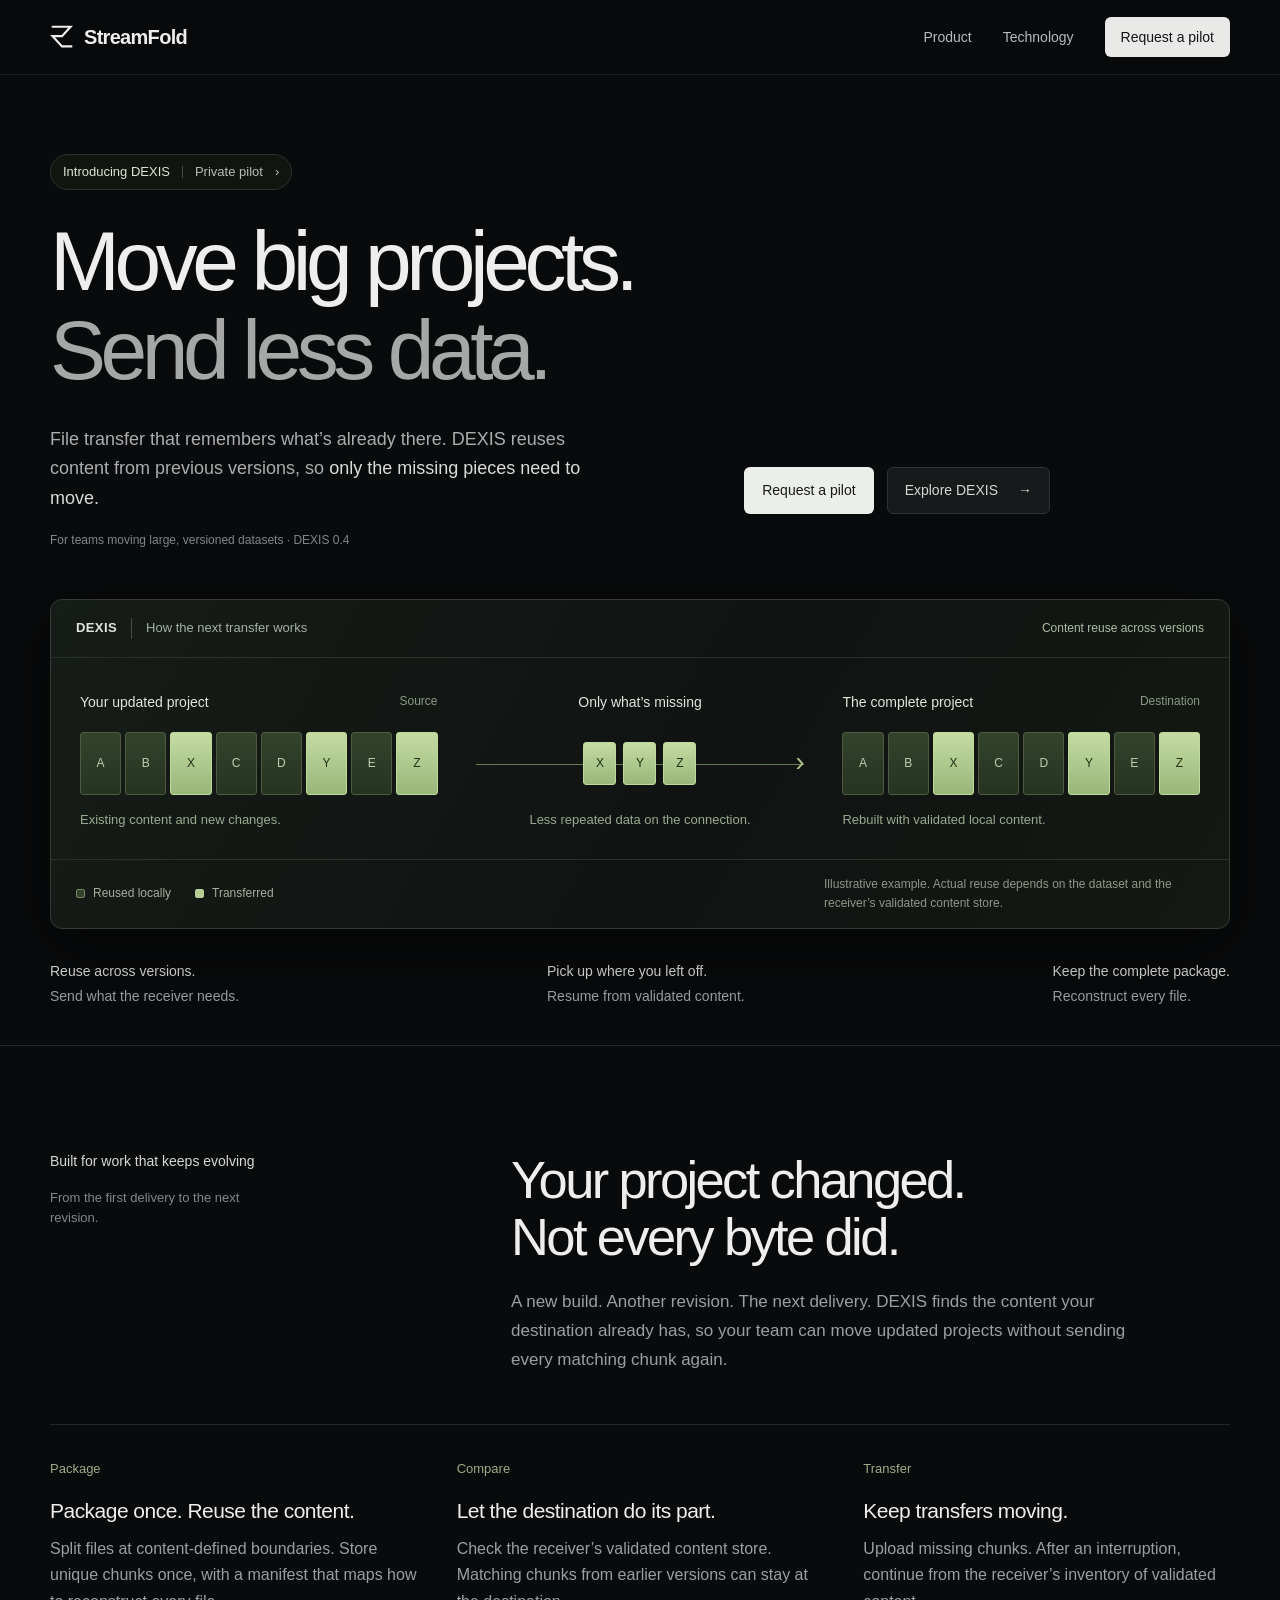
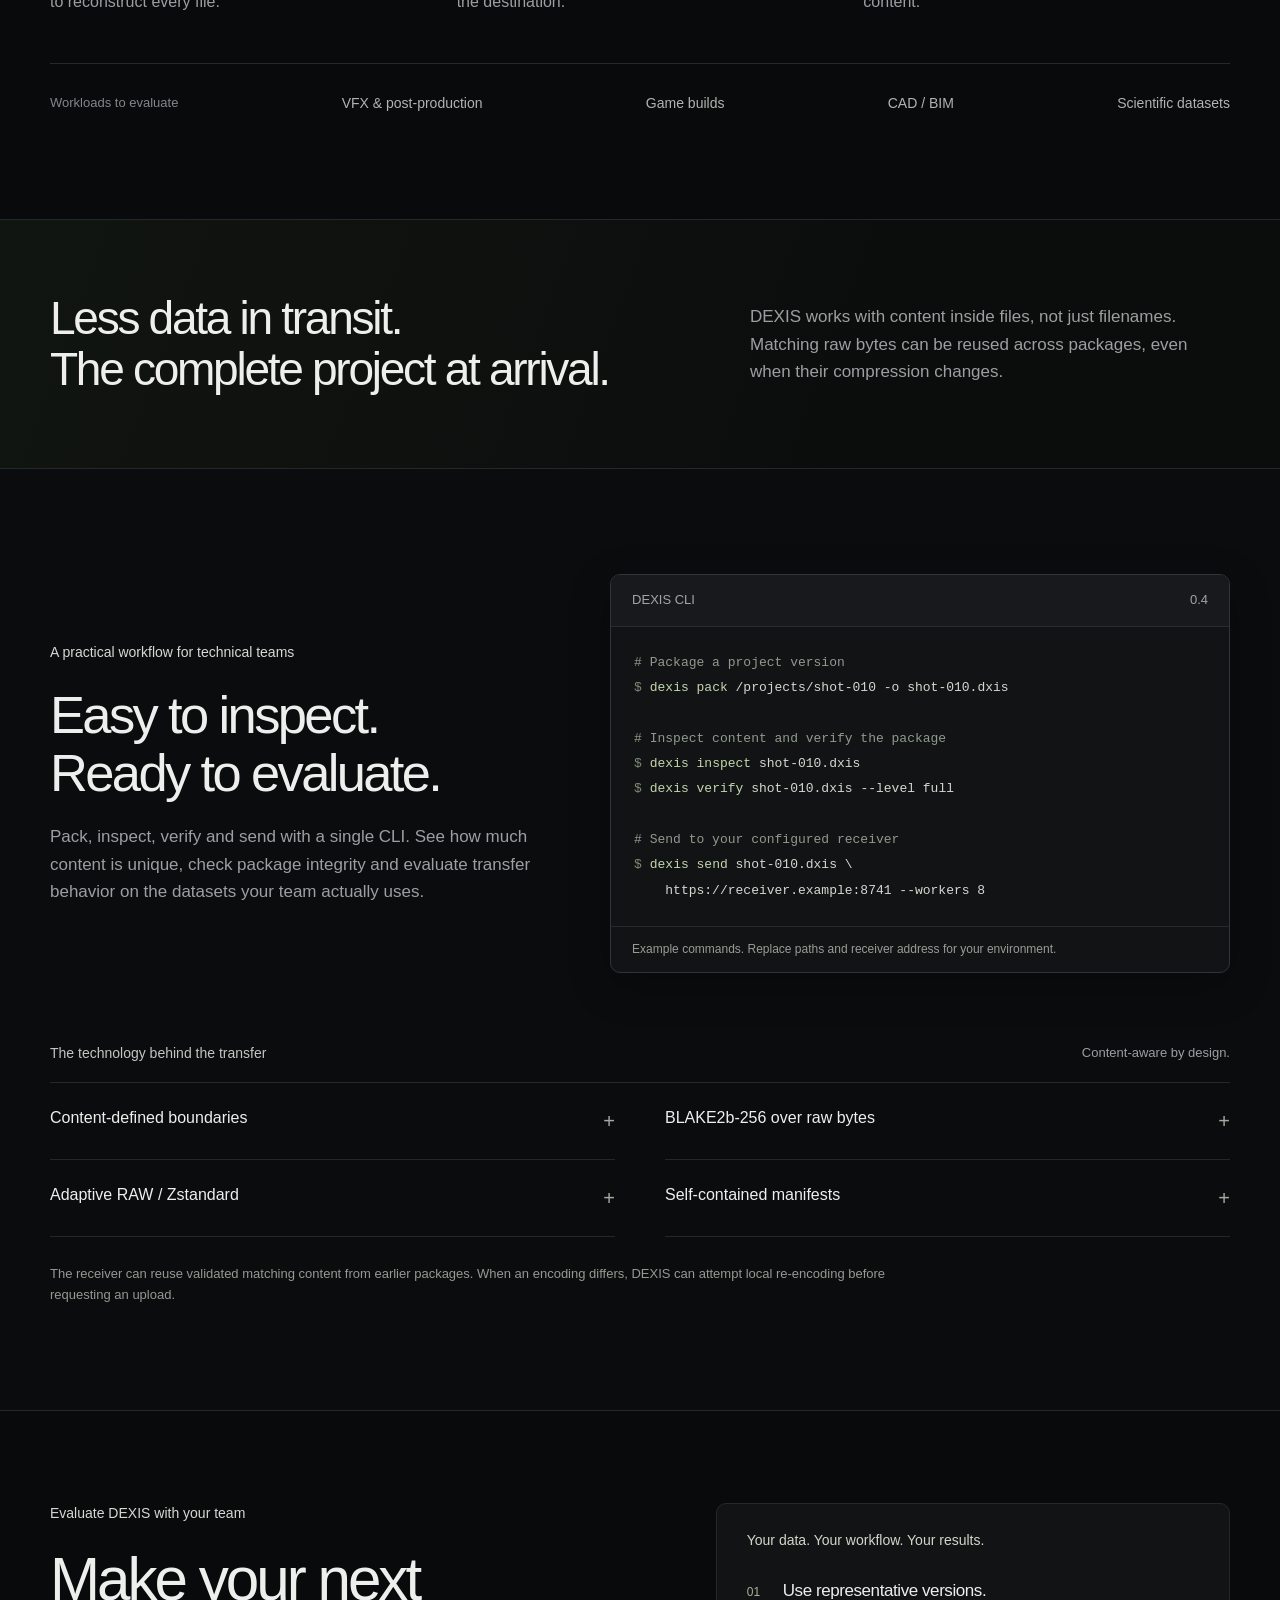
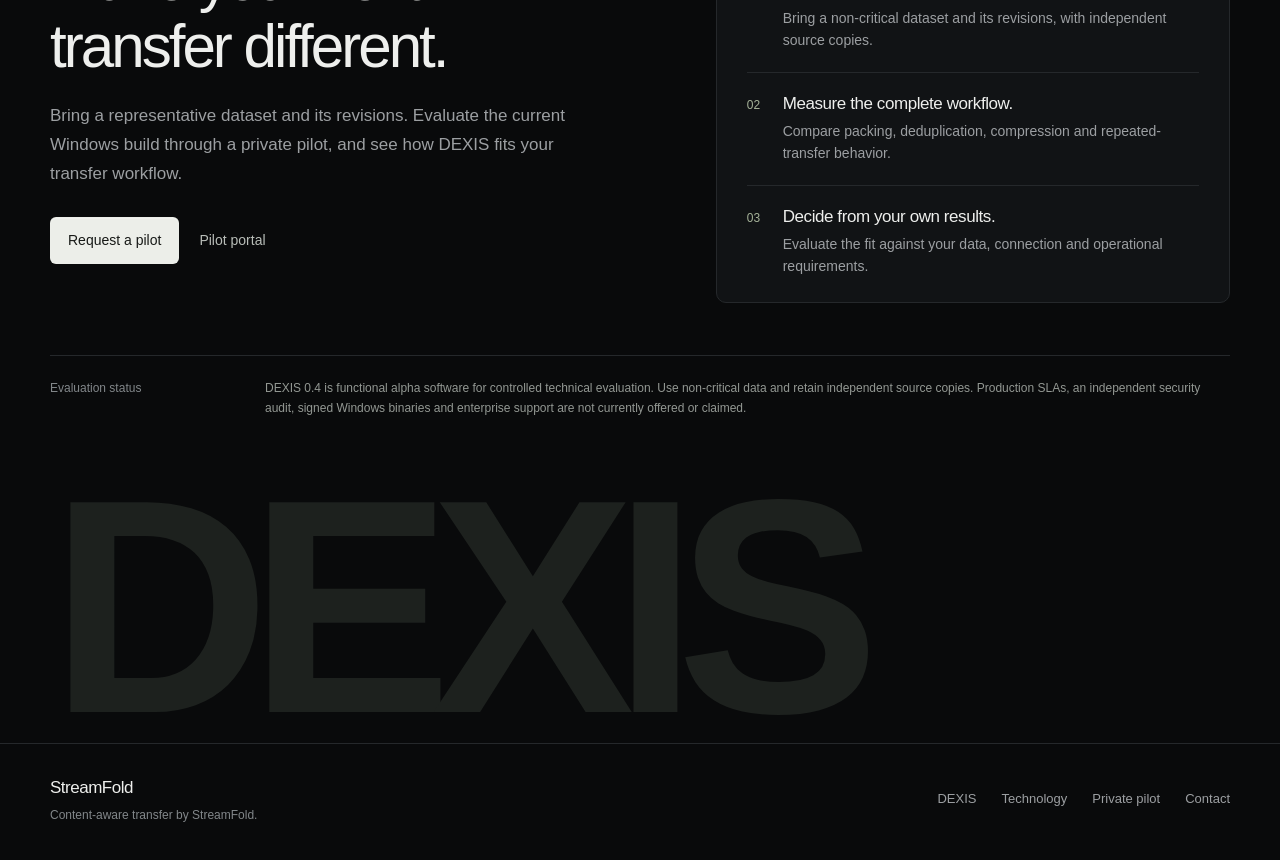
==== index.html @ b705e75b "Add revised StreamFold and DEXIS landing page" ====
<!doctype html>
<html lang="en">
<head>
  <meta charset="utf-8">
  <meta name="viewport" content="width=device-width, initial-scale=1">
  <meta name="theme-color" content="#090a0b">
  <meta name="description" content="DEXIS by StreamFold transfers the missing content between project versions. Explore content-aware transfer for large datasets in a controlled private B2B pilot.">
  <title>DEXIS — Move big projects. Send less data. | StreamFold</title>
  <style>
    :root{--bg:#090a0b;--panel:#111315;--ink:#eeefed;--muted:#9c9fa2;--dim:#82878a;--line:#25282b;--accent:#b5c994;--sans:Inter,-apple-system,BlinkMacSystemFont,"Segoe UI",Helvetica,Arial,sans-serif;--mono:Consolas,"SFMono-Regular",monospace;--max:1180px}
    *{box-sizing:border-box}
    html{scroll-behavior:smooth;scroll-padding-top:100px;background:var(--bg)}
    body{margin:0;background:var(--bg);color:var(--ink);font:16px/1.6 var(--sans);-webkit-font-smoothing:antialiased}
    ::selection{background:var(--accent);color:var(--bg)}
    a{color:inherit;text-decoration:none}button{font:inherit}p{margin:0}svg{display:block}
    a,button,summary{-webkit-tap-highlight-color:transparent}
    a:focus-visible,button:focus-visible,summary:focus-visible{outline:2px solid var(--accent);outline-offset:5px}
    .wrap{width:min(calc(100% - 80px),var(--max));margin-inline:auto}
    .skip{position:fixed;top:10px;left:10px;z-index:100;background:var(--ink);color:var(--bg);padding:10px 20px;transform:translateY(-160%)}.skip:focus{transform:none}
    .nav{position:sticky;top:0;z-index:20;background:rgba(9,10,11,.94);backdrop-filter:blur(16px);border-bottom:1px solid #1b1d20}
    .nav-inner{min-height:74px;display:flex;align-items:center;justify-content:space-between;gap:30px}
    .brand{display:flex;align-items:center;gap:10px;font-size:20px;font-weight:600;letter-spacing:-.7px}.brand-mark{width:24px;height:26px;color:var(--ink)}
    .nav-links{display:flex;align-items:center;gap:31px;color:#b8babc;font-size:14px}.nav-links a:hover{color:white}
    .nav-cta{background:#e9eae7;color:#121416!important;padding:9px 16px;border-radius:6px;font-weight:500}.nav-cta:hover{background:white}
    .hero{border-bottom:1px solid var(--line);padding-top:79px;position:relative;overflow:hidden}
    .hero-intro{position:relative;max-width:1000px;padding-bottom:49px}
    .announcement{display:inline-flex;align-items:center;gap:12px;color:#b9bcb9;font-size:13px;line-height:1.5;border:1px solid #2d312d;border-radius:20px;padding:7px 12px;background:#111510}
    .announcement b{font-weight:500;color:#dce6d1}.announcement .separator{height:12px;width:1px;background:#454d3c}
    h1{font-size:clamp(52px,6.6vw,84px);font-weight:500;letter-spacing:-.065em;line-height:1.06;margin:27px 0 0;max-width:1010px}
    h1 span{color:#a6a8a7}
    .hero-description{display:flex;justify-content:space-between;gap:65px;align-items:flex-end;margin-top:30px}
    .hero-copy{max-width:570px;font-size:18px;color:#abadae;line-height:1.65}.hero-copy strong{color:#d9dcda;font-weight:400}
    .actions{display:flex;align-items:center;gap:13px;flex-wrap:wrap;flex-shrink:0}
    .button{min-height:45px;display:inline-flex;align-items:center;justify-content:center;gap:20px;padding:11px 17px;border-radius:6px;font-size:14px;font-weight:500;border:1px solid transparent;transition:background .2s,border-color .2s}
    .primary{background:#eceee9;color:#171917;box-shadow:0 1px 1px #ffffff40 inset}.primary:hover{background:white}
    .secondary{background:#17191b;border-color:#2e3235;color:#d4d7d4}.secondary:hover{background:#232729;border-color:#505552}
    .text-link{font-size:14px;color:#b8bdb8;padding:10px 0}.text-link:hover{color:white}
    .status{margin-top:17px;font-size:12px;color:var(--dim)}
    .transfer-figure{margin:0;border:1px solid #343c33;border-radius:12px;background:linear-gradient(120deg,#161c17,#101312 55%,#141913);overflow:hidden;position:relative;box-shadow:0 16px 70px #0006}
    .figure-head{display:flex;justify-content:space-between;align-items:center;gap:20px;padding:18px 25px;border-bottom:1px solid #293128;font-size:13px;color:#a6b0a3}
    .figure-title{display:flex;align-items:center;gap:14px}.figure-title strong{font-weight:600;color:#e1e6dd;letter-spacing:.4px}.figure-title span{border-left:1px solid #45513c;padding-left:14px}
    .figure-tag{font-size:12px;color:#aebda3}
    .flow-grid{display:grid;grid-template-columns:1fr .92fr 1fr;gap:38px;padding:33px 29px 29px;align-items:start}
    .flow-column{min-width:0}.data-label{display:flex;align-items:center;justify-content:space-between;gap:14px;font-size:14px;color:#dfe6da;margin-bottom:19px}.data-label small{font-size:12px;color:#8c9b86}
    .chunks{display:grid;grid-template-columns:repeat(8,minmax(0,1fr));gap:4px}.chunk{height:63px;border:1px solid #4c5b42;background:linear-gradient(#33432b,#263320);border-radius:3px;display:flex;align-items:center;justify-content:center;font-size:12px;color:#becdb1}
    .chunk.new{background:linear-gradient(#c4dca3,#98b779);border-color:#bed89e;color:#223016}
    .flow-note{font-size:13px;color:#9aaa90;margin-top:15px;line-height:1.5}
    .connection{display:flex;gap:7px;align-items:center;justify-content:center;min-height:63px;position:relative}
    .connection::before{content:"";position:absolute;inset:50% 0 auto;height:1px;background:#647d4e}
    .connection .chunk{position:relative;width:33px;height:43px}
    .connection::after{content:"›";position:absolute;right:0;top:9px;font-size:27px;color:#afc38f}
    .flow-column.middle .data-label{justify-content:center}.flow-column.middle .flow-note{text-align:center}
    .figure-foot{display:flex;align-items:center;justify-content:space-between;gap:20px;flex-wrap:wrap;padding:15px 25px;border-top:1px solid #293128;font-size:12px;color:#a5af9e}
    .legends{display:flex;gap:24px;flex-wrap:wrap}.legend{display:flex;align-items:center;gap:8px}.swatch{width:9px;height:9px;background:#33432b;border:1px solid #738565;border-radius:2px}.swatch.new{background:#b5ce95;border-color:#b5ce95}
    .figure-caption{font-size:12px;color:#8e9789;line-height:1.6;max-width:380px}
    .hero-bottom{display:flex;gap:30px;justify-content:space-between;padding:31px 0 37px}.hero-bottom p{font-size:14px;color:var(--muted)}.hero-bottom b{font-weight:500;color:#d5d8d3;display:block;margin-bottom:3px}
    .section{padding:105px 0;border-bottom:1px solid var(--line)}
    .section-heading{display:grid;grid-template-columns:.8fr 1.55fr;gap:90px;margin-bottom:49px}
    .section-index{font-size:14px;line-height:1.5;color:#d6d9d3;font-weight:500;margin-bottom:16px}.eyebrow{font-size:13px;color:var(--dim);line-height:1.55;max-width:210px}
    h2{font-size:clamp(37px,4.1vw,54px);font-weight:500;letter-spacing:-.05em;line-height:1.1;margin:0;max-width:740px;text-wrap:balance}
    .lead{font-size:17px;color:var(--muted);line-height:1.7;margin-top:22px;max-width:660px}
    h3{font-size:21px;line-height:1.3;letter-spacing:-.025em;font-weight:500;margin:0 0 12px}
    .steps{display:grid;grid-template-columns:repeat(3,1fr);gap:40px;padding-top:34px;border-top:1px solid var(--line)}
    .step-number{font-size:13px;color:#9cae89;display:block;margin-bottom:17px}.step p{font-size:16px;color:var(--muted);line-height:1.65}
    .workloads{display:flex;align-items:center;justify-content:space-between;gap:18px;flex-wrap:wrap;border-top:1px solid var(--line);padding-top:28px;margin-top:48px;font-size:14px;color:#b1b4b0}.workloads .eyebrow{max-width:none}
    .statement-section{padding:73px 0;border-bottom:1px solid var(--line);background:linear-gradient(110deg,#111511,#0b0d0c 70%)}
    .statement-inner{display:grid;grid-template-columns:1.25fr 1fr;gap:100px;align-items:center}.statement-inner h2{font-size:clamp(35px,3.6vw,47px)}.statement-inner p{font-size:17px;color:var(--muted);max-width:440px}
    .technology{background:#0b0c0e}.pipeline{display:grid;grid-template-columns:.9fr 1.15fr;gap:75px;align-items:center;padding-bottom:70px}.pipeline h2{margin-top:23px}.pipeline p{font-size:17px;color:var(--muted);margin-top:22px}
    .terminal{min-width:0;background:#111315;border:1px solid #303338;border-radius:10px;overflow:hidden;box-shadow:0 12px 40px #0004}
    .terminal-head{display:flex;justify-content:space-between;gap:18px;padding:15px 21px;font-size:13px;color:#a2a6a4;border-bottom:1px solid #282b2f;background:#17191c}
    .terminal pre{margin:0;padding:23px;overflow-x:auto;font:13px/1.95 var(--mono);color:#d4d9d0}.terminal code{font:inherit}.terminal .comment{color:#909a8c}.terminal .command{color:#c3d6ad}.terminal .prompt{color:#7e8a76;user-select:none}
    .terminal-note{font-size:12px!important;padding:13px 21px;border-top:1px solid #25292c;margin:0!important;color:#969e94!important}
    .spec-heading{display:flex;justify-content:space-between;gap:25px;padding-bottom:17px;border-bottom:1px solid var(--line)}.spec-heading .eyebrow{max-width:none;color:#c2c6c0;font-size:14px}.spec-heading p{font-size:13px;color:var(--muted)}
    .specs{display:grid;grid-template-columns:1fr 1fr;gap:0 50px}details{border-bottom:1px solid var(--line)}
    summary{list-style:none;cursor:pointer;display:grid;grid-template-columns:1fr auto;gap:15px;padding:23px 0;font-size:16px;font-weight:400;line-height:1.5}summary::-webkit-details-marker{display:none}summary::after{content:"+";font-size:20px;color:#a3aaa0}details[open] summary::after{content:"−"}.spec-label{display:none}
    details p{font-size:15px;line-height:1.65;color:var(--muted);padding:0 25px 24px 0}.reuse-note{font-size:13px;color:#939a91;margin-top:27px;max-width:850px}
    .pilot{padding:92px 0 0;overflow:hidden}.pilot-grid{display:grid;grid-template-columns:1.1fr 1fr;gap:100px;align-items:start}.pilot h2{margin-top:23px;font-size:clamp(42px,4.7vw,64px)}.pilot .lead{font-size:17px;max-width:520px}.pilot .actions{margin-top:29px;gap:20px}
    .evaluation{padding:25px 30px;border:1px solid var(--line);border-radius:10px;background:#111315}.evaluation-title{font-size:14px;color:#d1d8ca;font-weight:500;padding-bottom:8px}.evaluation-row{display:grid;grid-template-columns:22px 1fr;gap:14px;padding:20px 0;border-bottom:1px solid var(--line)}.evaluation-row:last-child{border:0;padding-bottom:0}.evaluation-row>span{font-size:12px;color:#a6b399;padding-top:3px}.evaluation-row h3{font-size:17px;margin-bottom:5px}.evaluation-row p{font-size:14px;color:var(--muted);line-height:1.6}
    .disclaimer{margin-top:52px;padding:23px 0;display:grid;grid-template-columns:180px 1fr;gap:35px;border-top:1px solid var(--line)}.disclaimer p{font-size:12px;color:#939893}.disclaimer .eyebrow{font-size:12px}
    .wordmark{font-size:clamp(100px,24vw,305px);font-weight:600;letter-spacing:-.07em;line-height:1;margin:13px 0 -16px;color:#1d211e;user-select:none}
    footer{border-top:1px solid var(--line);padding:30px 0 35px}.footer-inner{display:flex;align-items:center;justify-content:space-between;gap:25px}.footer-brand{font-size:17px;font-weight:500;letter-spacing:-.5px}.footer-sub{font-size:12px;color:var(--dim);margin-top:5px}.footer-links{display:flex;gap:25px;font-size:13px;color:var(--muted)}.footer-links a:hover{color:white}
    @media(min-width:1500px){.hero{padding-top:100px}.hero-intro{padding-bottom:62px}}
    @media(max-width:1050px){.hero-description{gap:35px;align-items:start;flex-direction:column}.hero-copy{max-width:640px}.hero-intro{padding-bottom:38px}.flow-grid{gap:23px;padding-inline:23px}.section-heading{gap:55px}.pipeline{gap:40px}.pilot-grid{gap:50px}.statement-inner{gap:60px}.chunk{height:52px}.connection{min-height:52px}.connection::after{top:3px}}
    @media(max-width:800px){.wrap{width:calc(100% - 48px)}.hero{padding-top:56px}h1{font-size:clamp(45px,7.8vw,65px)}.flow-grid{grid-template-columns:1fr;gap:26px;padding:25px}.chunk{height:40px}.flow-column.middle .data-label,.flow-column.middle .flow-note{text-align:left;justify-content:flex-start}.connection{justify-content:flex-start;min-height:44px;padding-left:12px}.connection::before{right:35%}.connection::after{right:35%;top:0}.connection .chunk{height:32px}.data-label{margin-bottom:12px}.flow-note{margin-top:10px}.figure-foot{gap:14px}.figure-caption{max-width:none}.hero-bottom{gap:20px}.hero-bottom p{font-size:13px}.section{padding:76px 0}.section-heading{grid-template-columns:1fr;gap:22px}.section-heading .section-index{margin-bottom:5px}.eyebrow{max-width:none}.steps{gap:25px}.statement-inner{grid-template-columns:1fr;gap:22px}.statement-inner p{max-width:640px}.pipeline{grid-template-columns:1fr;gap:30px;padding-bottom:50px}.pipeline>div:first-child{max-width:600px}.pilot-grid{grid-template-columns:1fr;gap:35px}.pilot{padding-top:70px}.specs{gap:0 30px}.disclaimer{grid-template-columns:1fr;gap:10px}.wordmark{margin-bottom:-9px}}
    @media(max-width:550px){.wrap{width:calc(100% - 36px)}.nav-inner{min-height:68px;gap:15px}.brand{font-size:18px}.brand-mark{width:21px}.nav-links>a:not(.nav-cta){display:none}.nav-links{gap:0}.nav-cta{font-size:13px;padding:8px 12px}.hero{padding-top:40px}h1{font-size:clamp(39px,9.3vw,52px);letter-spacing:-.055em;line-height:1.1;margin-top:25px}.announcement{font-size:12px;gap:9px}.hero-description{margin-top:24px;gap:24px}.hero-copy{font-size:17px}.actions{gap:10px}.button{font-size:14px;padding:11px 14px;gap:12px}.figure-head{padding:15px 17px;gap:10px}.figure-title{gap:10px}.figure-title span{padding-left:10px;font-size:12px}.figure-tag{display:none}.flow-grid{padding:22px 17px}.figure-foot{padding:17px}.legends{gap:18px}.hero-bottom{display:grid;grid-template-columns:1fr;gap:0;padding:14px 0 24px}.hero-bottom p{padding:13px 0;font-size:14px}.hero-bottom p+p{border-top:1px solid var(--line)}.hero-bottom b{display:inline;margin-right:6px}.section{padding:61px 0}.section-heading{margin-bottom:30px}h2{font-size:36px;letter-spacing:-.045em}.steps{grid-template-columns:1fr;gap:0;padding-top:0}.step{padding:25px 0;border-bottom:1px solid var(--line)}.step:last-child{border:0;padding-bottom:0}.step-number{margin-bottom:10px}.workloads{justify-content:flex-start;gap:14px 23px;margin-top:35px}.workloads .eyebrow{width:100%}.statement-section{padding:44px 0}.statement-inner h2{font-size:35px}.statement-inner p{font-size:16px}.terminal pre{padding:18px;font-size:13px}.terminal-head{padding:14px 18px;font-size:12px}.spec-heading{display:block}.spec-heading p{margin-top:7px}.specs{grid-template-columns:1fr}.pilot h2{font-size:42px}.pilot .actions{gap:10px 21px}.evaluation{padding:22px}.disclaimer{margin-top:34px}.footer-inner{align-items:start;flex-direction:column;gap:23px}.footer-links{gap:20px;flex-wrap:wrap}}
    @media(prefers-reduced-motion:reduce){html{scroll-behavior:auto}*,*::before,*::after{transition:none!important}}
    @media print{.nav,.skip,.actions,.wordmark{display:none}.hero{padding-top:20px}.section,.pilot{padding:30px 0}.wrap{width:100%}.section-heading,.pipeline,.pilot-grid{display:block}.transfer-figure,.terminal{margin-top:20px}body{print-color-adjust:exact;-webkit-print-color-adjust:exact}}
  </style>
</head>
<body>
  <a href="#main" class="skip">Skip to content</a>
  <nav class="nav" aria-label="Main navigation">
    <div class="wrap nav-inner">
      <a class="brand" href="#main" aria-label="StreamFold home">
        <svg class="brand-mark" viewBox="0 0 28 30" fill="none" aria-hidden="true"><path d="M2 3H24L14 14H3L14 26H26" stroke="currentColor" stroke-width="2.5" stroke-linejoin="miter"/></svg>
        StreamFold
      </a>
      <div class="nav-links">
        <a href="#second-transfer">Product</a>
        <a href="#inside">Technology</a>
        <a class="nav-cta" href="#pilot">Request a pilot</a>
      </div>
    </div>
  </nav>

  <main id="main">
    <header class="hero">
      <div class="wrap">
        <div class="hero-intro">
          <a class="announcement" href="#pilot"><b>Introducing DEXIS</b><span class="separator" aria-hidden="true"></span>Private pilot <span aria-hidden="true">›</span></a>
          <h1>Move big projects.<br><span>Send less data.</span></h1>
          <div class="hero-description">
            <p class="hero-copy">File transfer that remembers what’s already there. DEXIS reuses content from previous versions, so <strong>only the missing pieces need to move.</strong></p>
            <div class="actions"><a class="button primary" href="#pilot">Request a pilot</a><a class="button secondary" href="#second-transfer">Explore DEXIS <span aria-hidden="true">→</span></a></div>
          </div>
          <p class="status">For teams moving large, versioned datasets · DEXIS 0.4</p>
        </div>
        <figure class="transfer-figure" aria-labelledby="flow-title flow-caption">
          <div class="figure-head"><div class="figure-title"><strong>DEXIS</strong><span id="flow-title">How the next transfer works</span></div><span class="figure-tag">Content reuse across versions</span></div>
          <div class="flow-grid">
            <div class="flow-column">
              <div class="data-label"><span>Your updated project</span><small>Source</small></div>
              <div class="chunks" aria-label="Updated content: A, B, X, C, D, Y, E, Z."><span class="chunk">A</span><span class="chunk">B</span><span class="chunk new">X</span><span class="chunk">C</span><span class="chunk">D</span><span class="chunk new">Y</span><span class="chunk">E</span><span class="chunk new">Z</span></div>
              <p class="flow-note">Existing content and new changes.</p>
            </div>
            <div class="flow-column middle">
              <div class="data-label"><span>Only what’s missing</span></div>
              <div class="connection" aria-label="Only missing chunks X, Y, Z cross the connection."><span class="chunk new">X</span><span class="chunk new">Y</span><span class="chunk new">Z</span></div>
              <p class="flow-note">Less repeated data on the connection.</p>
            </div>
            <div class="flow-column">
              <div class="data-label"><span>The complete project</span><small>Destination</small></div>
              <div class="chunks" aria-label="Reconstructed content: A, B, X, C, D, Y, E, Z."><span class="chunk">A</span><span class="chunk">B</span><span class="chunk new">X</span><span class="chunk">C</span><span class="chunk">D</span><span class="chunk new">Y</span><span class="chunk">E</span><span class="chunk new">Z</span></div>
              <p class="flow-note">Rebuilt with validated local content.</p>
            </div>
          </div>
          <figcaption class="figure-foot" id="flow-caption"><div class="legends"><span class="legend"><i class="swatch" aria-hidden="true"></i>Reused locally</span><span class="legend"><i class="swatch new" aria-hidden="true"></i>Transferred</span></div><span class="figure-caption">Illustrative example. Actual reuse depends on the dataset and the receiver’s validated content store.</span></figcaption>
        </figure>
        <div class="hero-bottom">
          <p><b>Reuse across versions.</b>Send what the receiver needs.</p>
          <p><b>Pick up where you left off.</b>Resume from validated content.</p>
          <p><b>Keep the complete package.</b>Reconstruct every file.</p>
        </div>
      </div>
    </header>

    <section class="section" id="second-transfer">
      <div class="wrap">
        <div class="section-heading">
          <div><div class="section-index">Built for work that keeps evolving</div><div class="eyebrow">From the first delivery to the next revision.</div></div>
          <div><h2>Your project changed.<br>Not every byte did.</h2><p class="lead">A new build. Another revision. The next delivery. DEXIS finds the content your destination already has, so your team can move updated projects without sending every matching chunk again.</p></div>
        </div>
        <div class="steps">
          <article class="step"><span class="step-number">Package</span><h3>Package once. Reuse the content.</h3><p>Split files at content-defined boundaries. Store unique chunks once, with a manifest that maps how to reconstruct every file.</p></article>
          <article class="step"><span class="step-number">Compare</span><h3>Let the destination do its part.</h3><p>Check the receiver’s validated content store. Matching chunks from earlier versions can stay at the destination.</p></article>
          <article class="step"><span class="step-number">Transfer</span><h3>Keep transfers moving.</h3><p>Upload missing chunks. After an interruption, continue from the receiver’s inventory of validated content.</p></article>
        </div>
        <div class="workloads" aria-label="Workloads to evaluate"><span class="eyebrow">Workloads to evaluate</span><span>VFX &amp; post-production</span><span>Game builds</span><span>CAD / BIM</span><span>Scientific datasets</span></div>
      </div>
    </section>

    <section class="statement-section" aria-labelledby="reuse-heading">
      <div class="wrap statement-inner">
        <h2 id="reuse-heading">Less data in transit.<br>The complete project at arrival.</h2>
        <p>DEXIS works with content inside files, not just filenames. Matching raw bytes can be reused across packages, even when their compression changes.</p>
      </div>
    </section>

    <section class="section technology" id="inside">
      <div class="wrap">
        <div class="pipeline">
          <div><div class="section-index">A practical workflow for technical teams</div><h2>Easy to inspect.<br>Ready to evaluate.</h2><p>Pack, inspect, verify and send with a single CLI. See how much content is unique, check package integrity and evaluate transfer behavior on the datasets your team actually uses.</p></div>
          <div class="terminal" aria-label="DEXIS command examples">
            <div class="terminal-head"><span>DEXIS CLI</span><span>0.4</span></div>
            <pre><code><span class="comment"># Package a project version</span>
<span class="prompt">$</span> <span class="command">dexis pack</span> /projects/shot-010 -o shot-010.dxis

<span class="comment"># Inspect content and verify the package</span>
<span class="prompt">$</span> <span class="command">dexis inspect</span> shot-010.dxis
<span class="prompt">$</span> <span class="command">dexis verify</span> shot-010.dxis --level full

<span class="comment"># Send to your configured receiver</span>
<span class="prompt">$</span> <span class="command">dexis send</span> shot-010.dxis \
    https://receiver.example:8741 --workers 8</code></pre>
            <p class="terminal-note">Example commands. Replace paths and receiver address for your environment.</p>
          </div>
        </div>
        <div class="spec-heading"><div class="eyebrow">The technology behind the transfer</div><p>Content-aware by design.</p></div>
        <div class="specs">
          <details><summary><span class="spec-label">CHUNKING</span>Content-defined boundaries</summary><p>FastCDC-style chunking identifies boundaries from file content. A native Rust/PyO3 scanner handles the bytewise hot path, with a matching Python fallback as the reference path.</p></details>
          <details><summary><span class="spec-label">IDENTITY</span>BLAKE2b-256 over raw bytes</summary><p>Chunk identity comes from the original, uncompressed bytes. Compression choices do not change how DEXIS identifies the underlying content.</p></details>
          <details><summary><span class="spec-label">STORAGE</span>Adaptive RAW / Zstandard</summary><p>Adaptive mode probes new unique chunks and keeps Zstandard only when the complete chunk meets the configured savings threshold. Otherwise, it stores the raw content.</p></details>
          <details><summary><span class="spec-label">REBUILD</span>Self-contained manifests</summary><p>SQLite manifests record exact reconstruction maps. Packages remain self-contained, without a permanent dependency on the receiver’s shared cache.</p></details>
        </div>
        <p class="reuse-note">The receiver can reuse validated matching content from earlier packages. When an encoding differs, DEXIS can attempt local re-encoding before requesting an upload.</p>
      </div>
    </section>

    <section class="pilot" id="pilot">
      <div class="wrap">
        <div class="pilot-grid">
          <div>
            <div class="section-index">Evaluate DEXIS with your team</div>
            <h2>Make your next<br>transfer different.</h2>
            <p class="lead">Bring a representative dataset and its revisions. Evaluate the current Windows build through a private pilot, and see how DEXIS fits your transfer workflow.</p>
            <div class="actions">
              <a class="button primary" href="mailto:pilot@streamfolds.com.br?subject=DEXIS%20%E2%80%94%20Private%20pilot%20inquiry">Request a pilot</a>
              <a class="text-link" href="/pilot">Pilot portal</a>
            </div>
          </div>
          <div class="evaluation">
            <div class="evaluation-title">Your data. Your workflow. Your results.</div>
            <div class="evaluation-row"><span>01</span><div><h3>Use representative versions.</h3><p>Bring a non-critical dataset and its revisions, with independent source copies.</p></div></div>
            <div class="evaluation-row"><span>02</span><div><h3>Measure the complete workflow.</h3><p>Compare packing, deduplication, compression and repeated-transfer behavior.</p></div></div>
            <div class="evaluation-row"><span>03</span><div><h3>Decide from your own results.</h3><p>Evaluate the fit against your data, connection and operational requirements.</p></div></div>
          </div>
        </div>
        <div class="disclaimer"><div class="eyebrow">Evaluation status</div><p>DEXIS 0.4 is functional alpha software for controlled technical evaluation. Use non-critical data and retain independent source copies. Production SLAs, an independent security audit, signed Windows binaries and enterprise support are not currently offered or claimed.</p></div>
        <div class="wordmark" aria-hidden="true">DEXIS</div>
      </div>
    </section>
  </main>
  <footer>
    <div class="wrap footer-inner">
      <div><a class="footer-brand" href="#main">StreamFold</a><p class="footer-sub">Content-aware transfer by StreamFold.</p></div>
      <div class="footer-links"><a href="#second-transfer">DEXIS</a><a href="#inside">Technology</a><a href="#pilot">Private pilot</a><a href="mailto:pilot@streamfolds.com.br">Contact</a></div>
    </div>
  </footer>
</body>
</html>
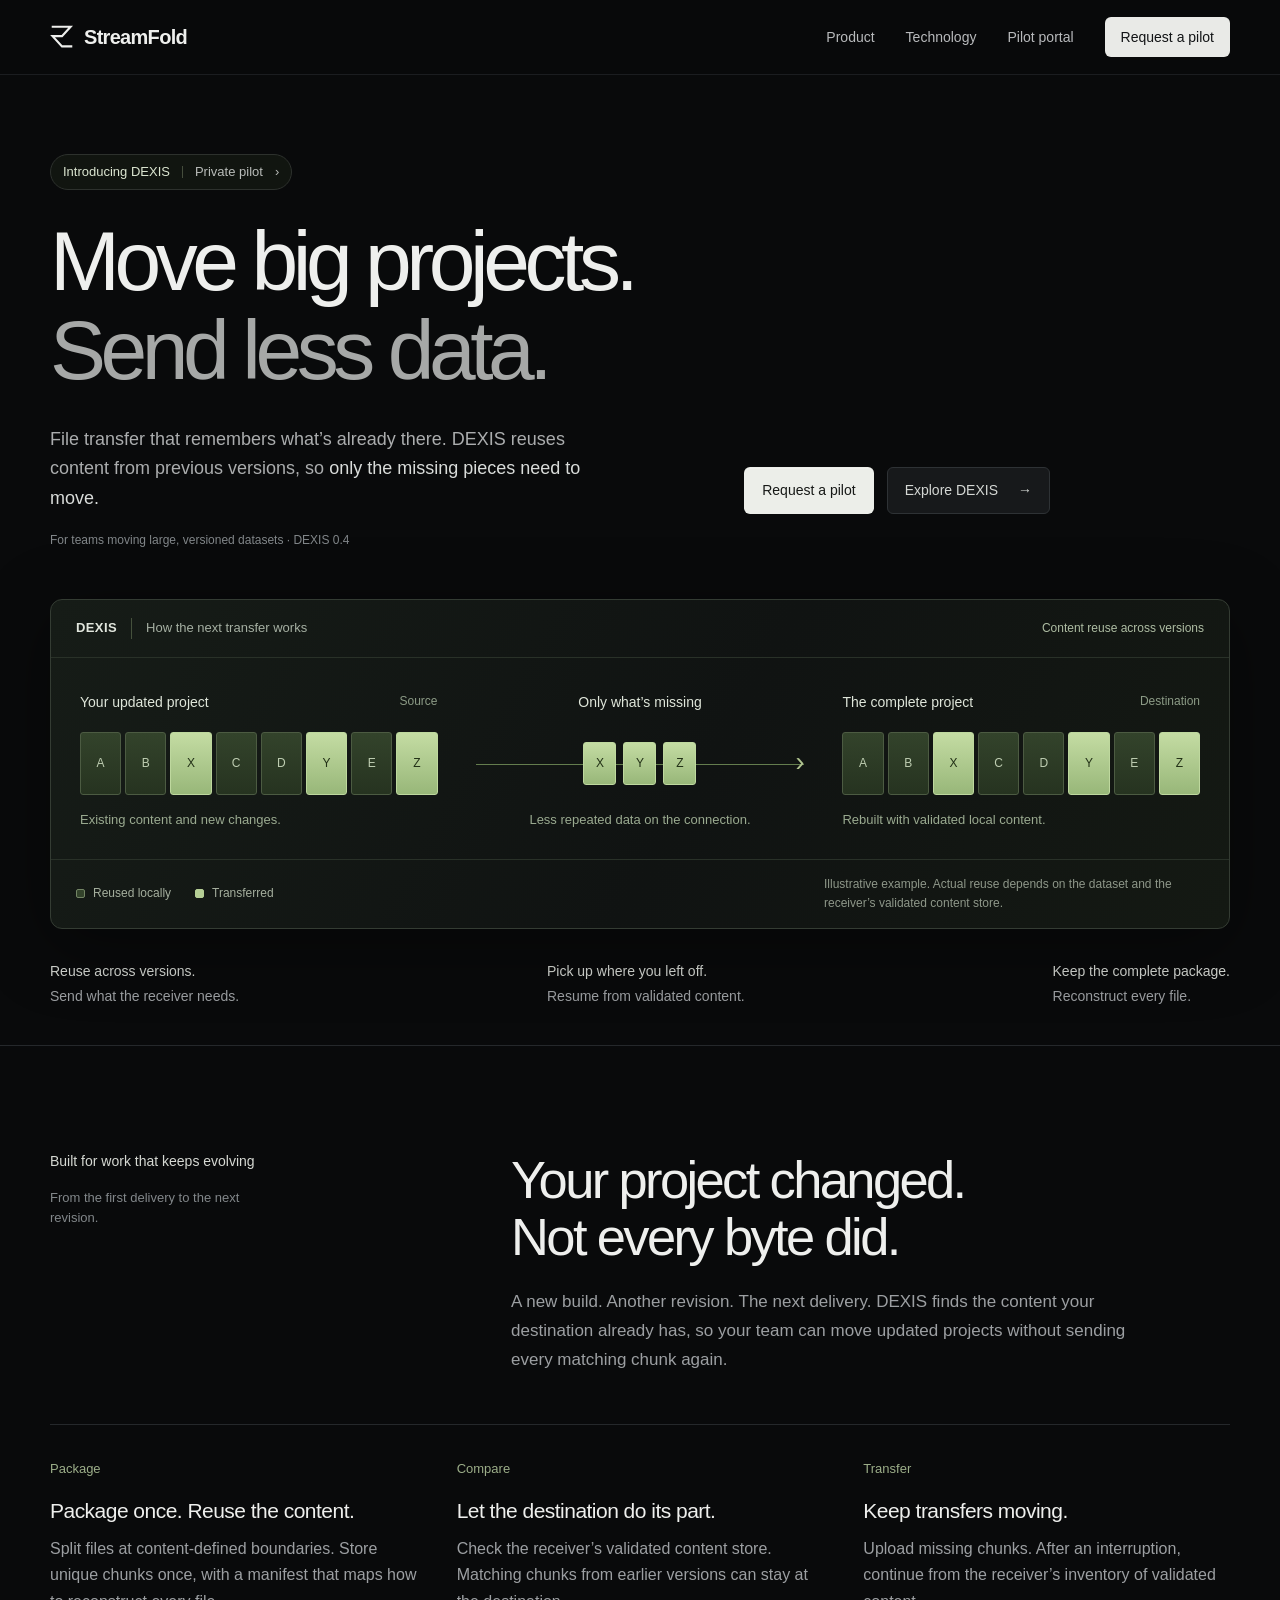
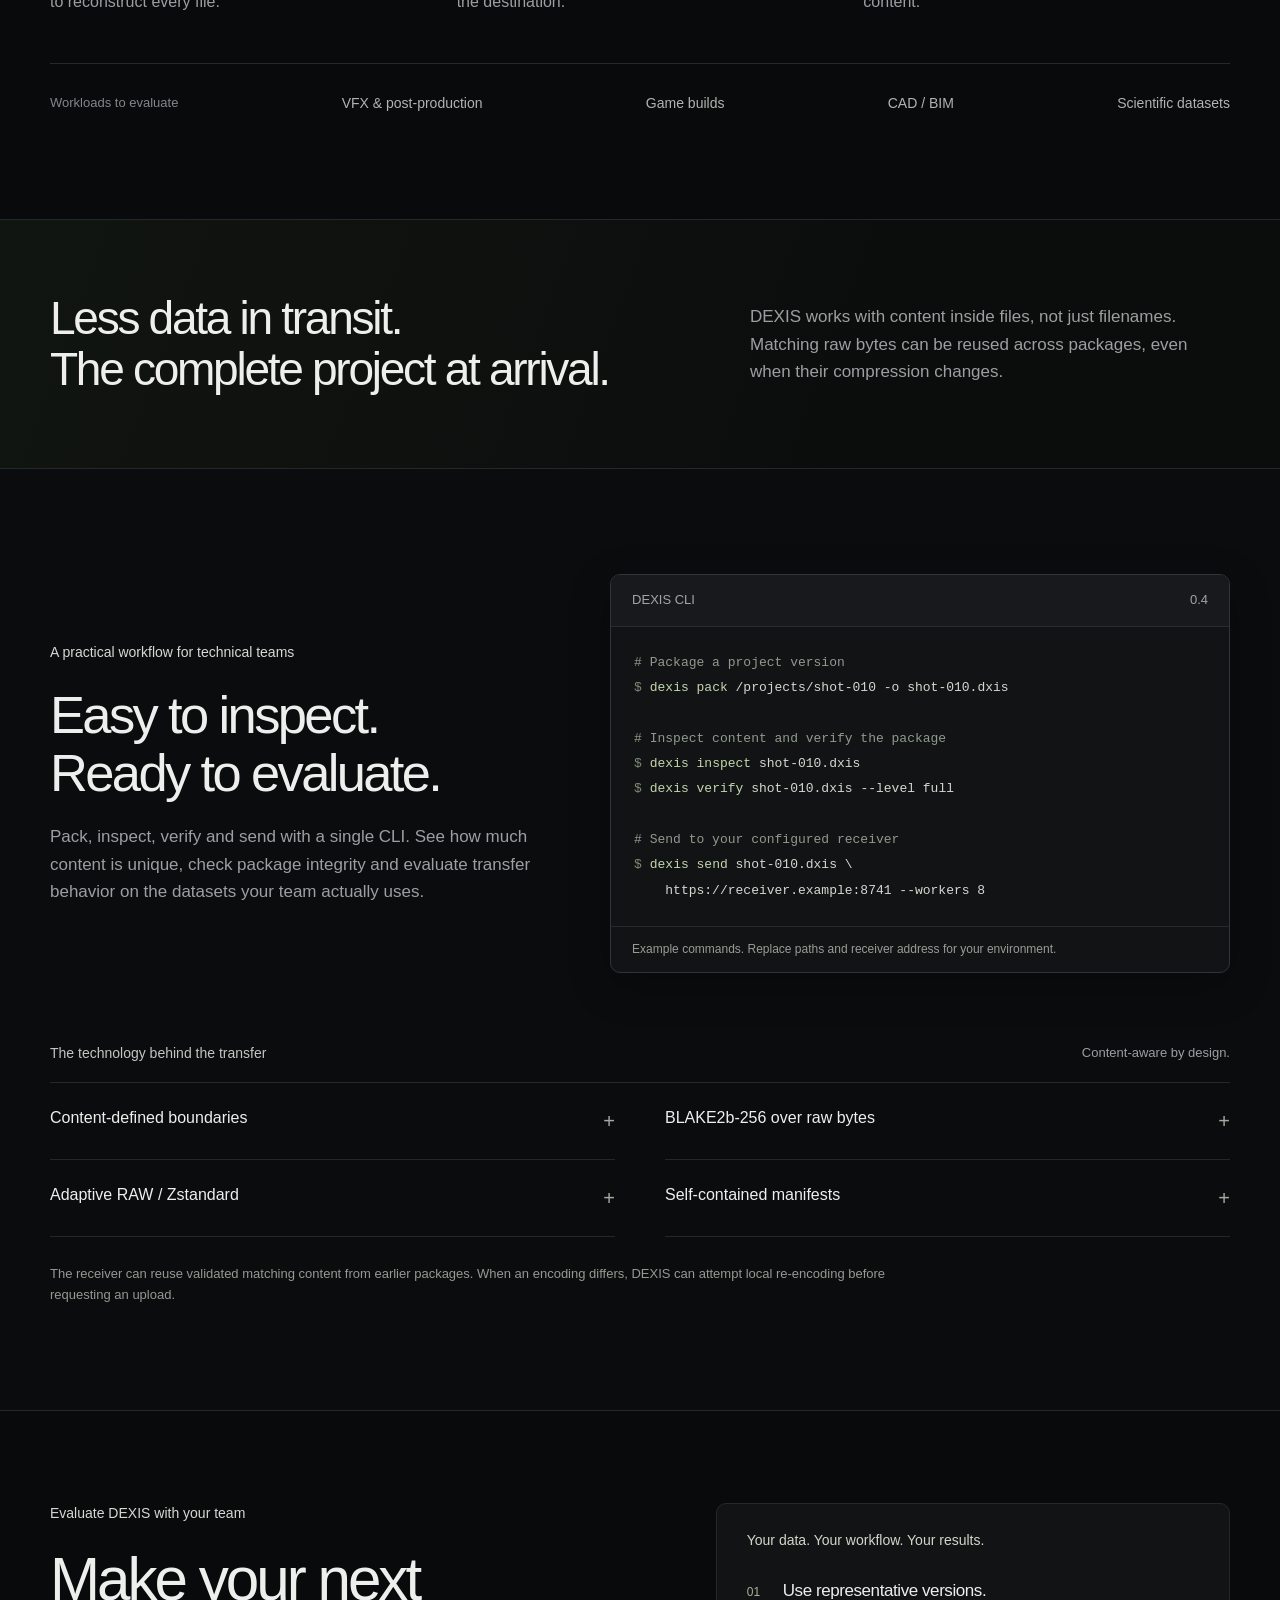
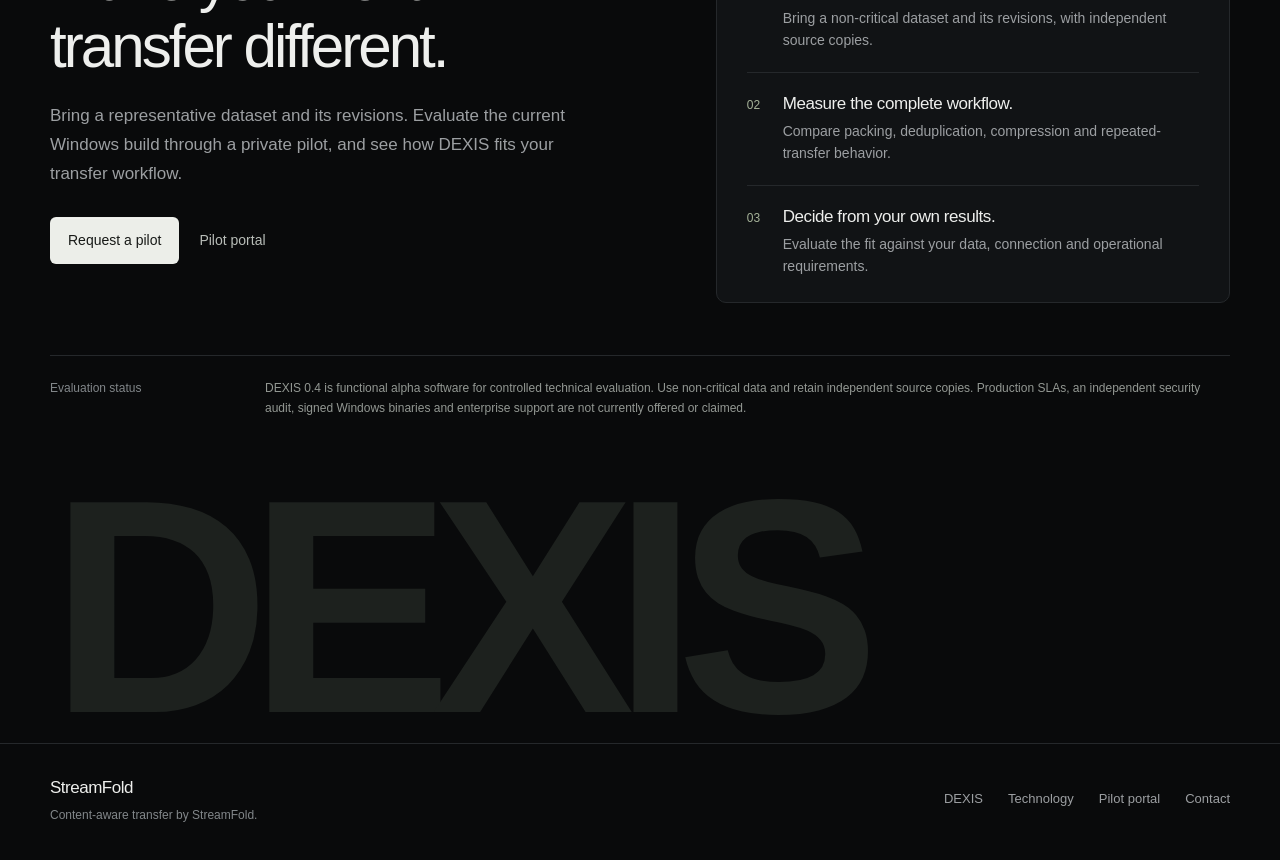
==== commit 9a22e85d: "Add DEXIS pilot portal frontend and link landing page Add login and a clearly marked preview workspa" ====
--- a/index.html
+++ b/index.html
@@ -98,6 +98,7 @@
       <div class="nav-links">
         <a href="#second-transfer">Product</a>
         <a href="#inside">Technology</a>
+        <a href="pilot/">Pilot portal</a>
         <a class="nav-cta" href="#pilot">Request a pilot</a>
       </div>
     </div>
@@ -205,7 +206,7 @@
             <p class="lead">Bring a representative dataset and its revisions. Evaluate the current Windows build through a private pilot, and see how DEXIS fits your transfer workflow.</p>
             <div class="actions">
               <a class="button primary" href="mailto:pilot@streamfolds.com.br?subject=DEXIS%20%E2%80%94%20Private%20pilot%20inquiry">Request a pilot</a>
-              <a class="text-link" href="/pilot">Pilot portal</a>
+              <a class="text-link" href="pilot/">Pilot portal</a>
             </div>
           </div>
           <div class="evaluation">
@@ -223,8 +224,9 @@
   <footer>
     <div class="wrap footer-inner">
       <div><a class="footer-brand" href="#main">StreamFold</a><p class="footer-sub">Content-aware transfer by StreamFold.</p></div>
-      <div class="footer-links"><a href="#second-transfer">DEXIS</a><a href="#inside">Technology</a><a href="#pilot">Private pilot</a><a href="mailto:pilot@streamfolds.com.br">Contact</a></div>
+      <div class="footer-links"><a href="#second-transfer">DEXIS</a><a href="#inside">Technology</a><a href="pilot/">Pilot portal</a><a href="mailto:pilot@streamfolds.com.br">Contact</a></div>
     </div>
   </footer>
 </body>
 </html>
+
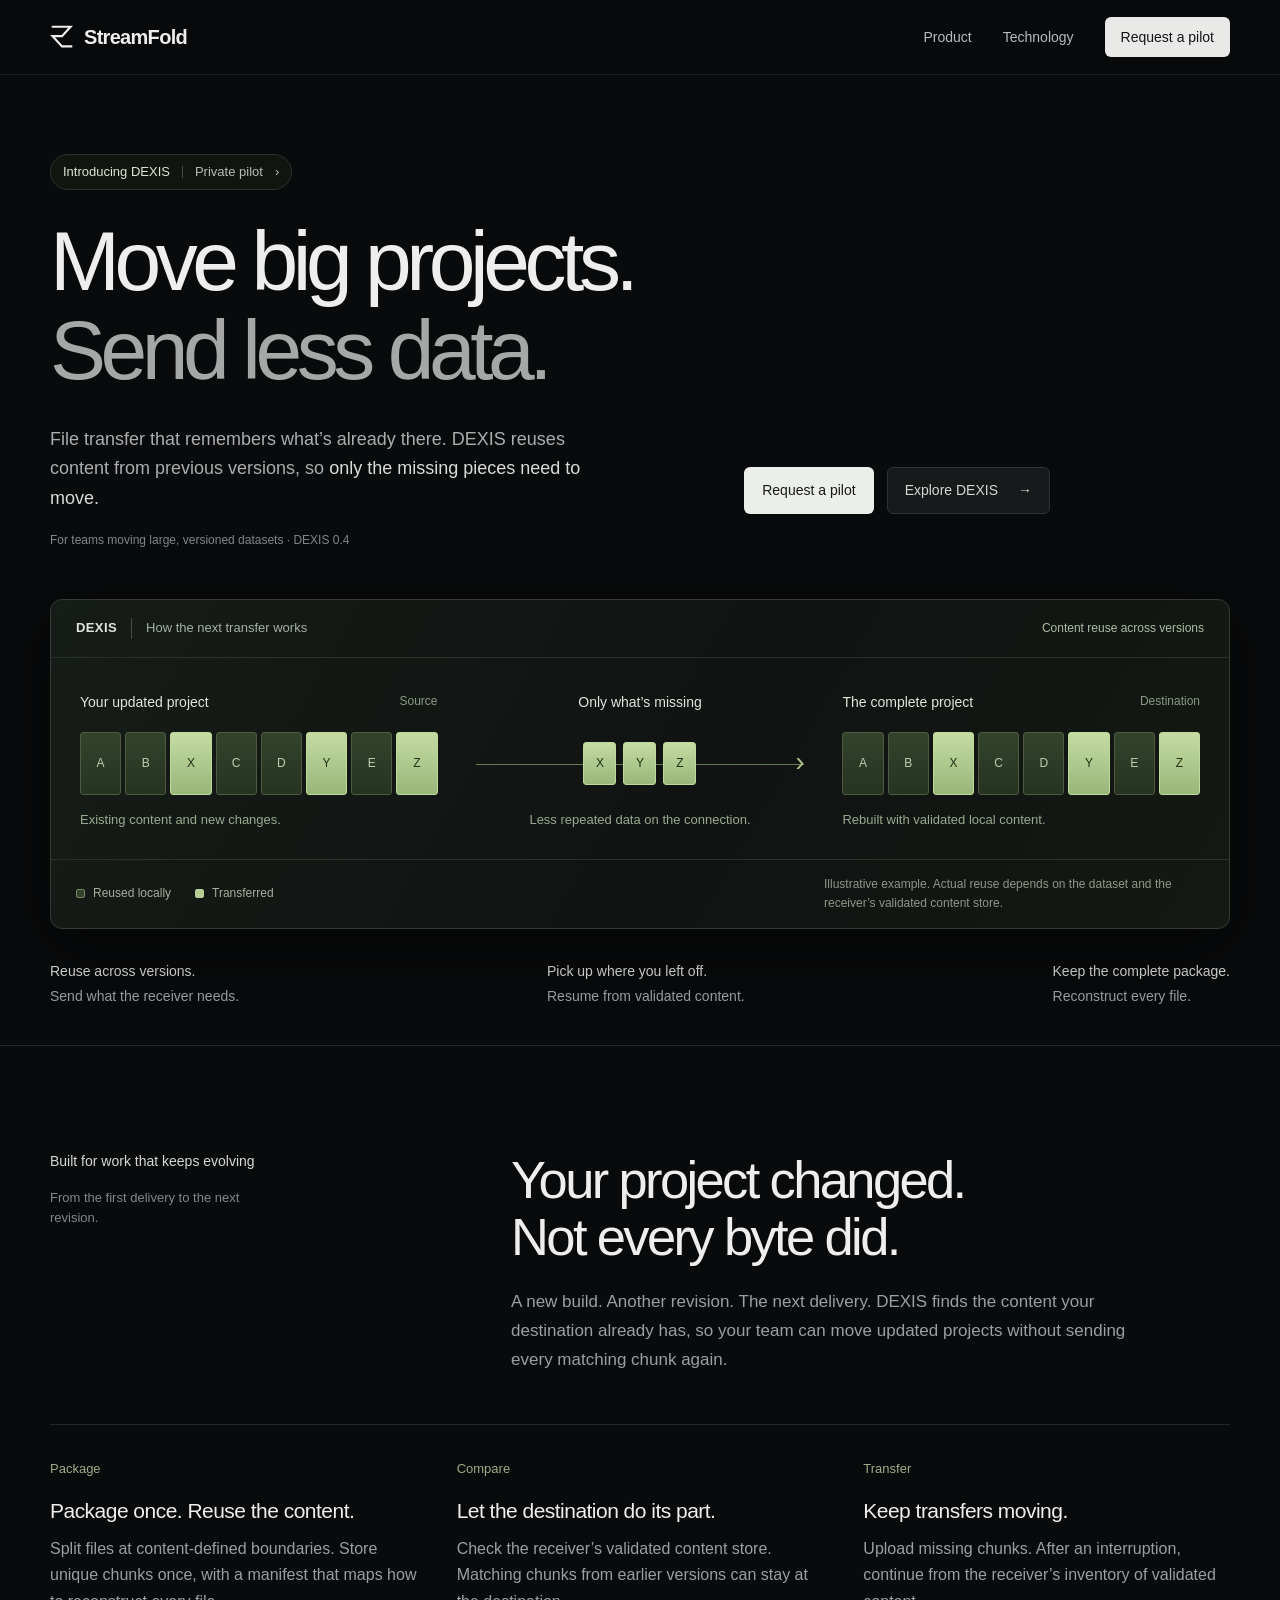
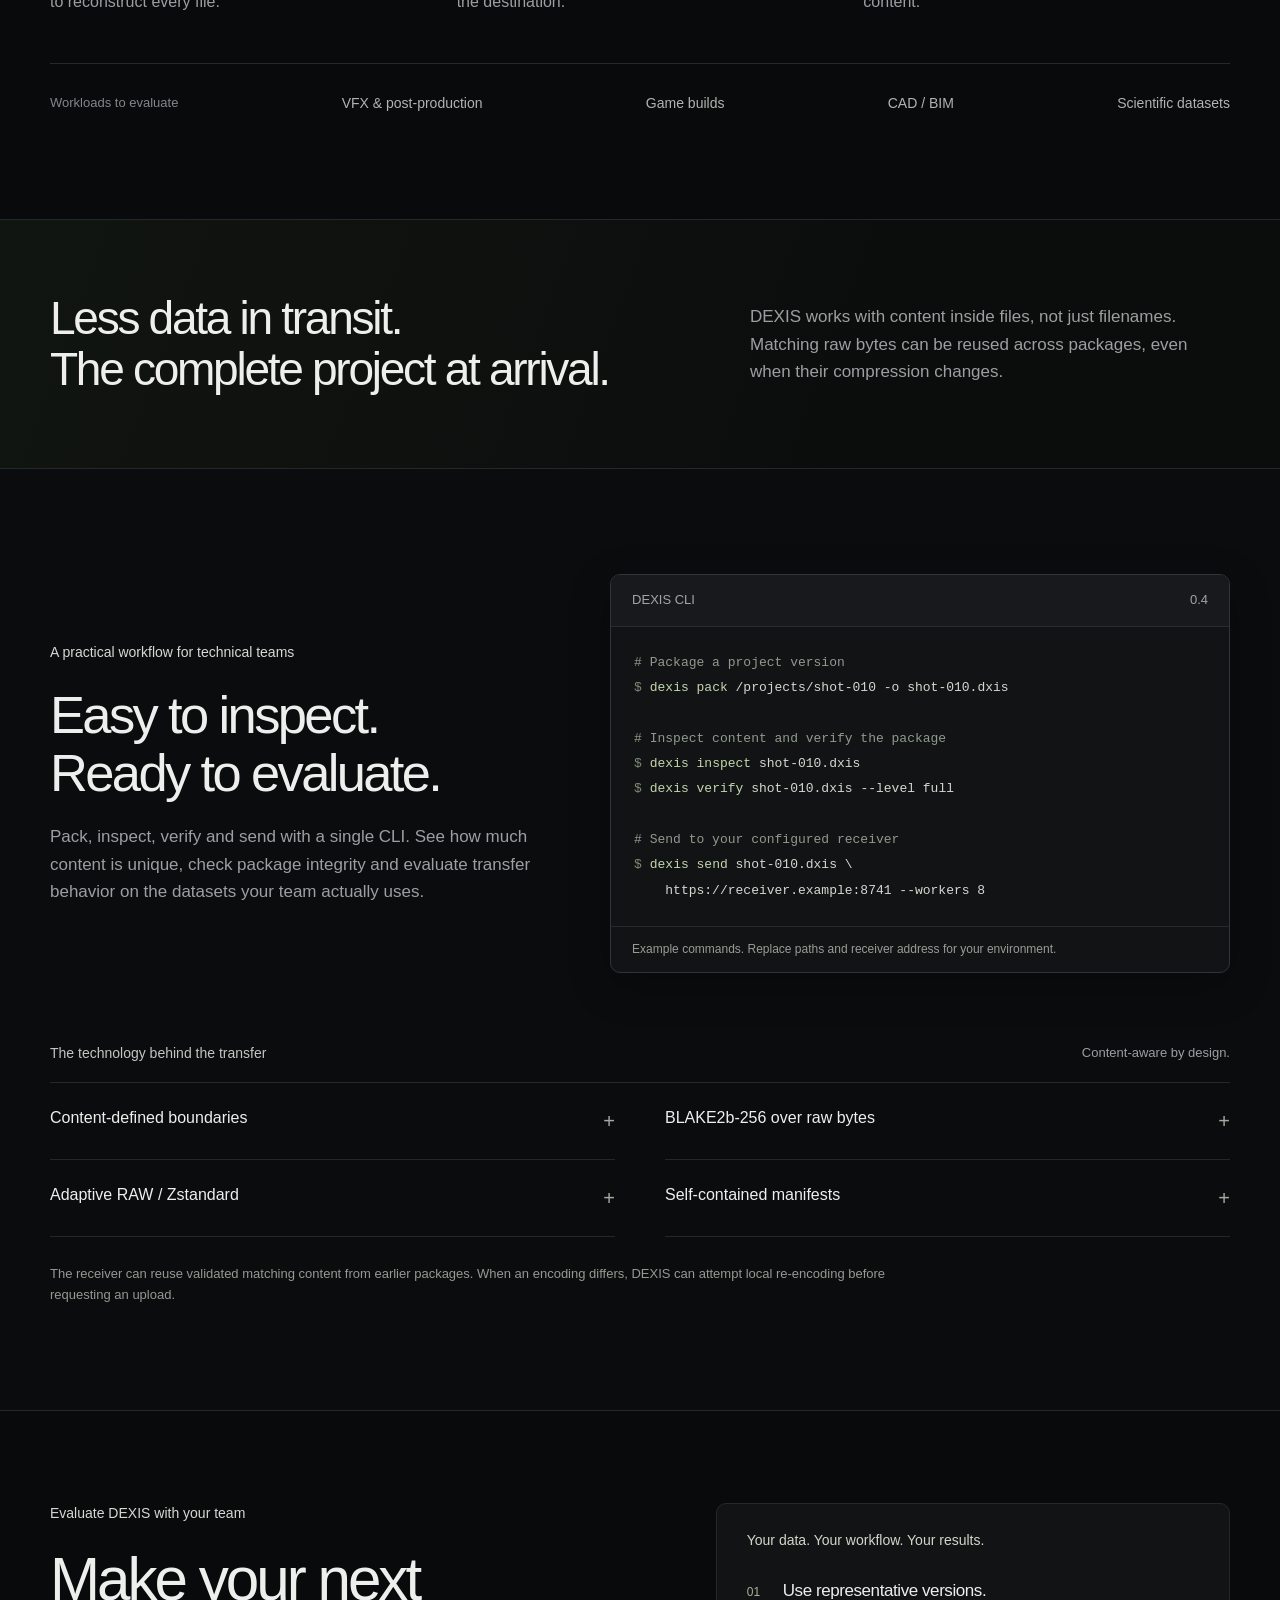
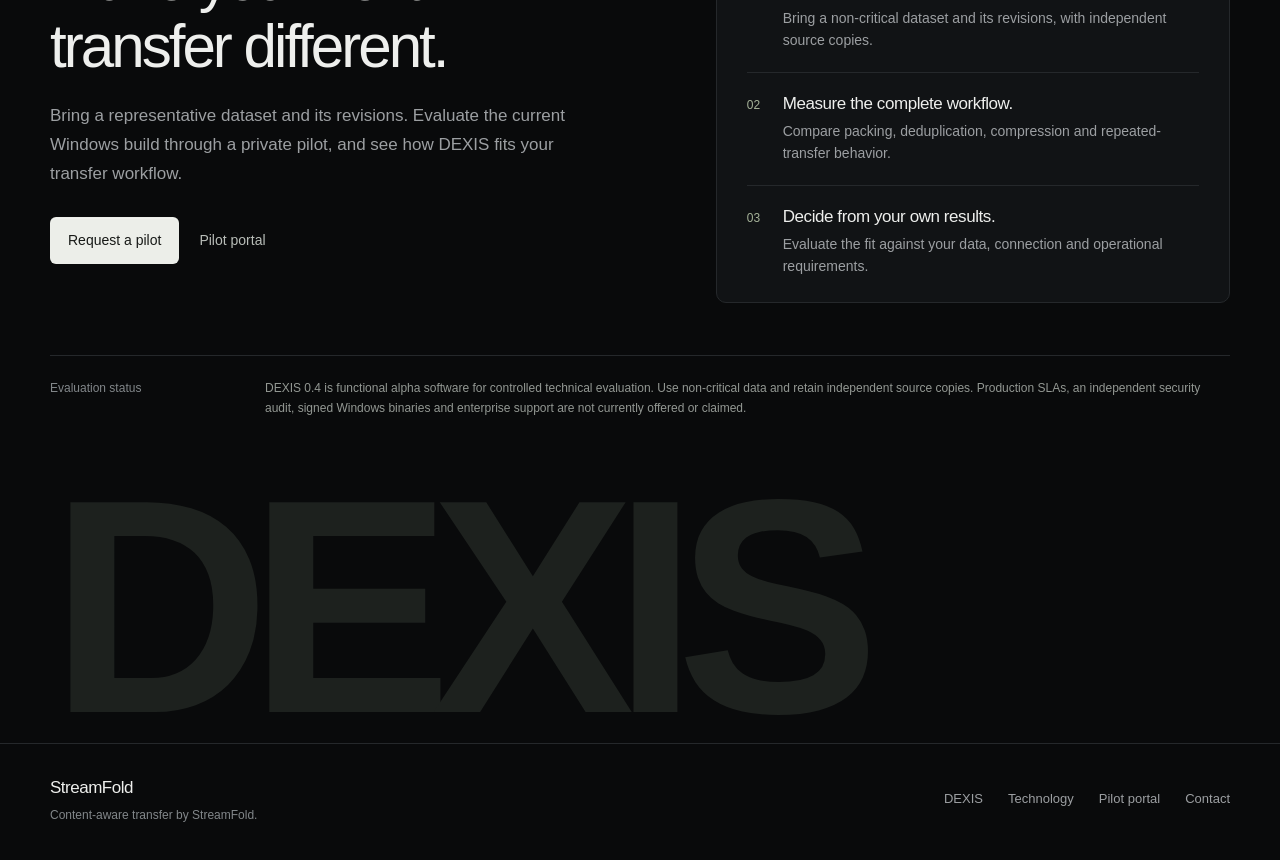
==== commit db31308f: "Disconnect pilot portal from main navigation" ====
--- a/index.html
+++ b/index.html
@@ -98,7 +98,6 @@
       <div class="nav-links">
         <a href="#second-transfer">Product</a>
         <a href="#inside">Technology</a>
-        <a href="pilot/">Pilot portal</a>
         <a class="nav-cta" href="#pilot">Request a pilot</a>
       </div>
     </div>
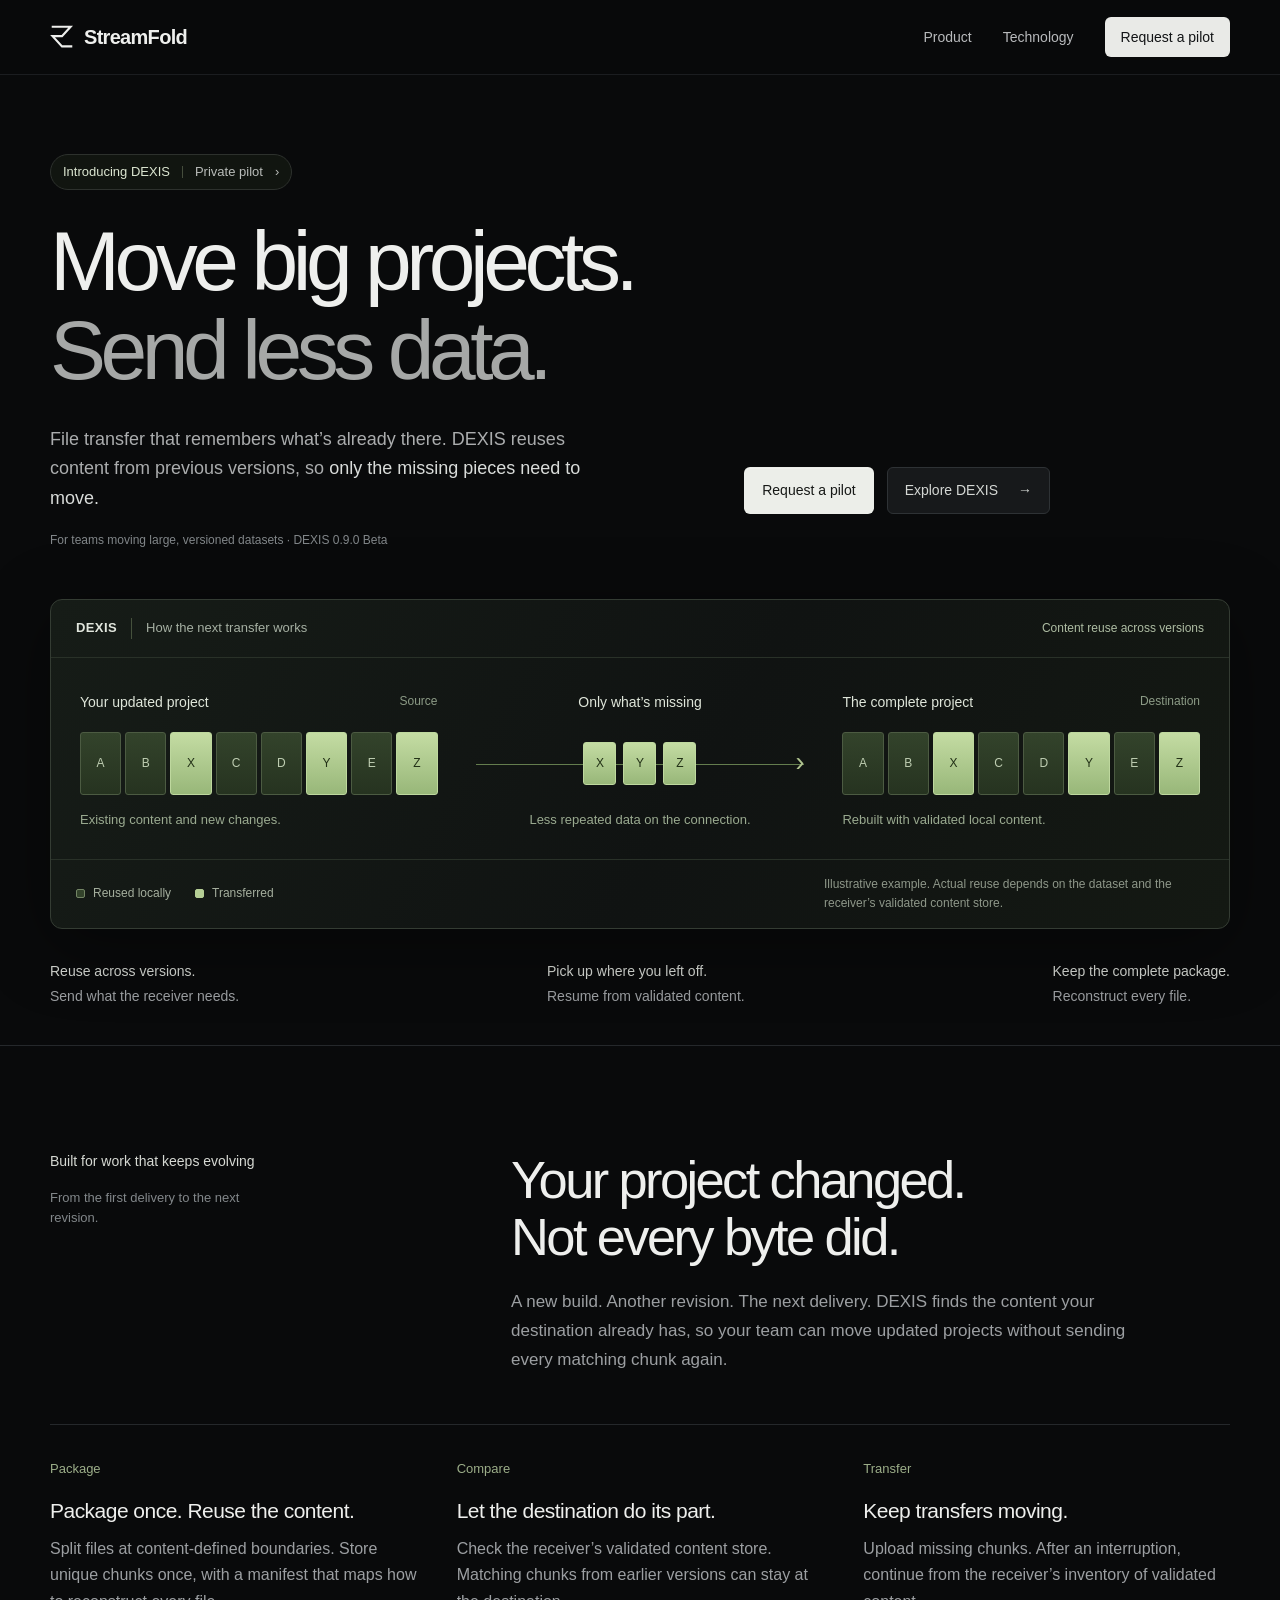
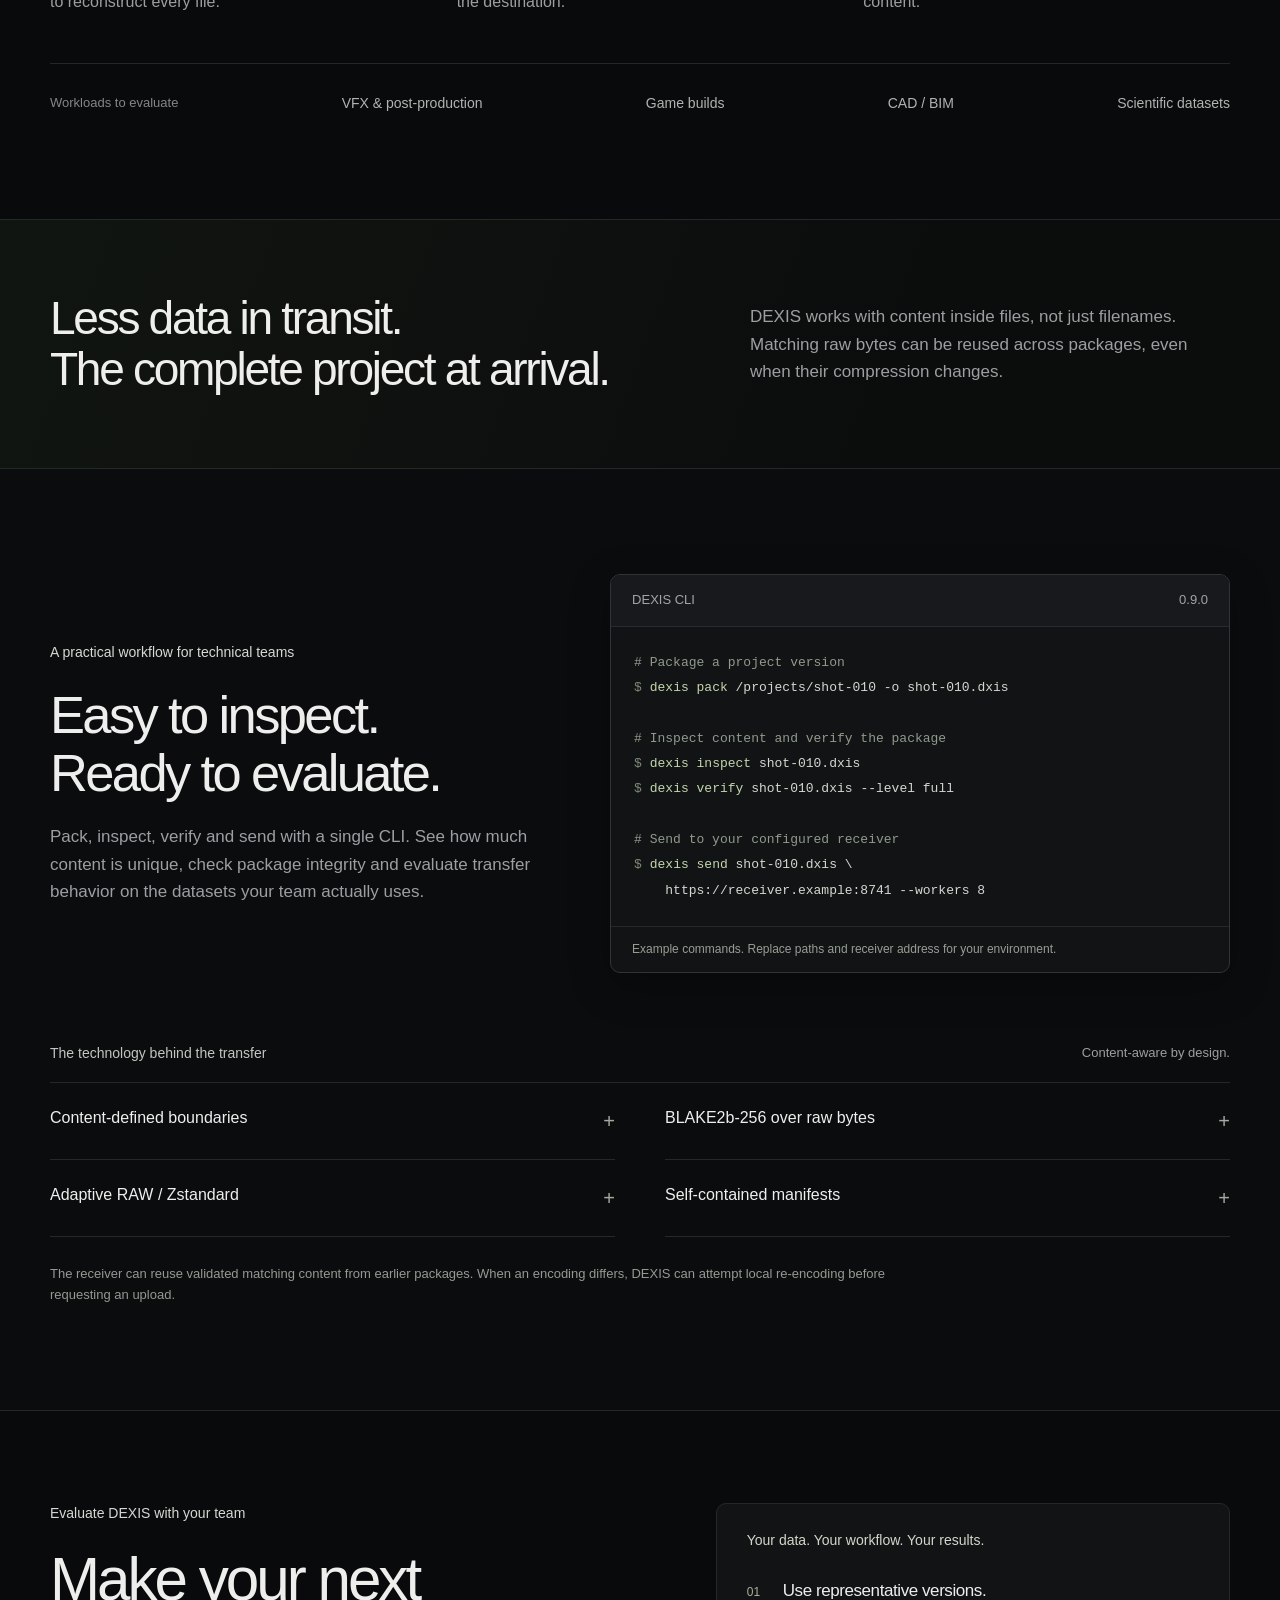
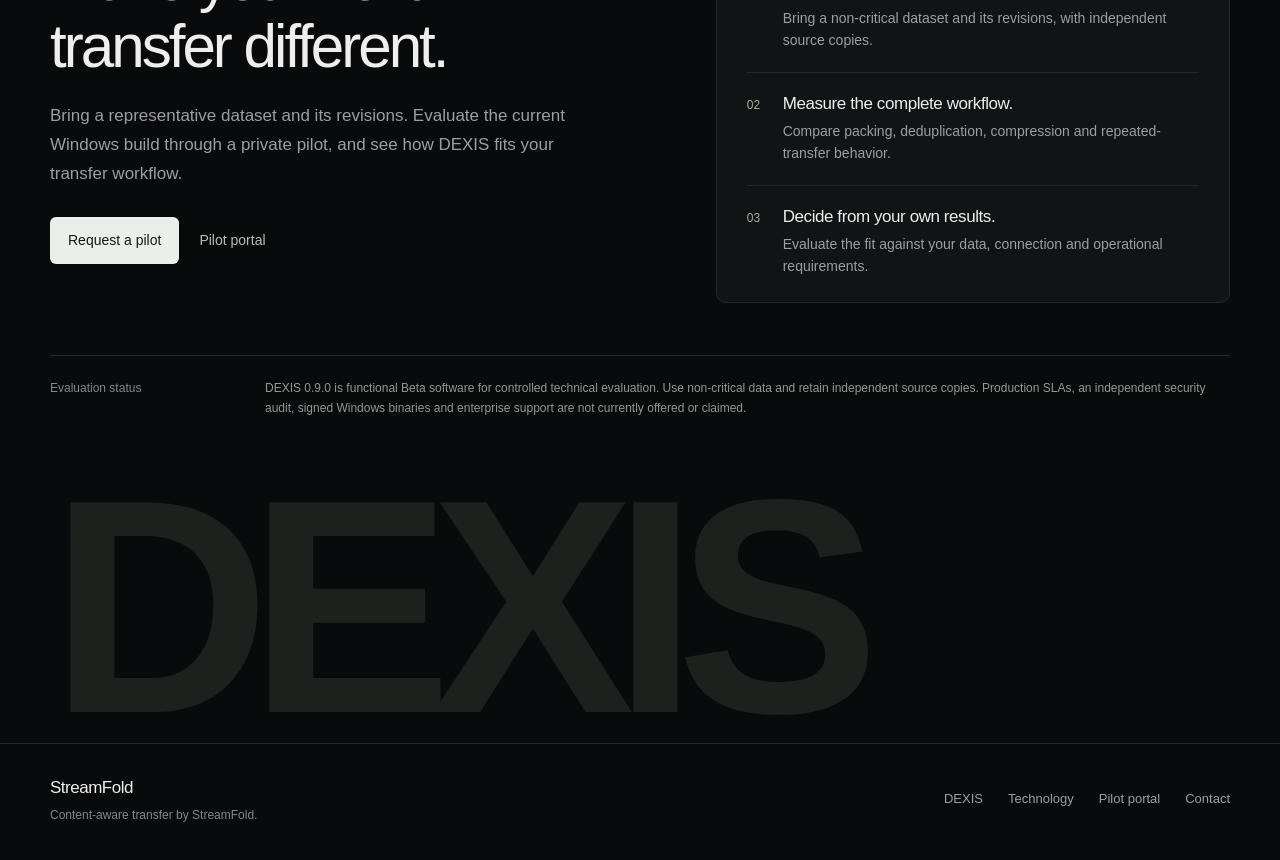
==== commit 6f765d18: "Update StreamFold site to DEXIS 0.9.0 Beta" ====
--- a/index.html
+++ b/index.html
@@ -113,7 +113,7 @@
             <p class="hero-copy">File transfer that remembers what’s already there. DEXIS reuses content from previous versions, so <strong>only the missing pieces need to move.</strong></p>
             <div class="actions"><a class="button primary" href="#pilot">Request a pilot</a><a class="button secondary" href="#second-transfer">Explore DEXIS <span aria-hidden="true">→</span></a></div>
           </div>
-          <p class="status">For teams moving large, versioned datasets · DEXIS 0.4</p>
+          <p class="status">For teams moving large, versioned datasets · DEXIS 0.9.0 Beta</p>
         </div>
         <figure class="transfer-figure" aria-labelledby="flow-title flow-caption">
           <div class="figure-head"><div class="figure-title"><strong>DEXIS</strong><span id="flow-title">How the next transfer works</span></div><span class="figure-tag">Content reuse across versions</span></div>
@@ -171,7 +171,7 @@
         <div class="pipeline">
           <div><div class="section-index">A practical workflow for technical teams</div><h2>Easy to inspect.<br>Ready to evaluate.</h2><p>Pack, inspect, verify and send with a single CLI. See how much content is unique, check package integrity and evaluate transfer behavior on the datasets your team actually uses.</p></div>
           <div class="terminal" aria-label="DEXIS command examples">
-            <div class="terminal-head"><span>DEXIS CLI</span><span>0.4</span></div>
+            <div class="terminal-head"><span>DEXIS CLI</span><span>0.9.0</span></div>
             <pre><code><span class="comment"># Package a project version</span>
 <span class="prompt">$</span> <span class="command">dexis pack</span> /projects/shot-010 -o shot-010.dxis
 
@@ -215,7 +215,7 @@
             <div class="evaluation-row"><span>03</span><div><h3>Decide from your own results.</h3><p>Evaluate the fit against your data, connection and operational requirements.</p></div></div>
           </div>
         </div>
-        <div class="disclaimer"><div class="eyebrow">Evaluation status</div><p>DEXIS 0.4 is functional alpha software for controlled technical evaluation. Use non-critical data and retain independent source copies. Production SLAs, an independent security audit, signed Windows binaries and enterprise support are not currently offered or claimed.</p></div>
+        <div class="disclaimer"><div class="eyebrow">Evaluation status</div><p>DEXIS 0.9.0 is functional Beta software for controlled technical evaluation. Use non-critical data and retain independent source copies. Production SLAs, an independent security audit, signed Windows binaries and enterprise support are not currently offered or claimed.</p></div>
         <div class="wordmark" aria-hidden="true">DEXIS</div>
       </div>
     </section>
